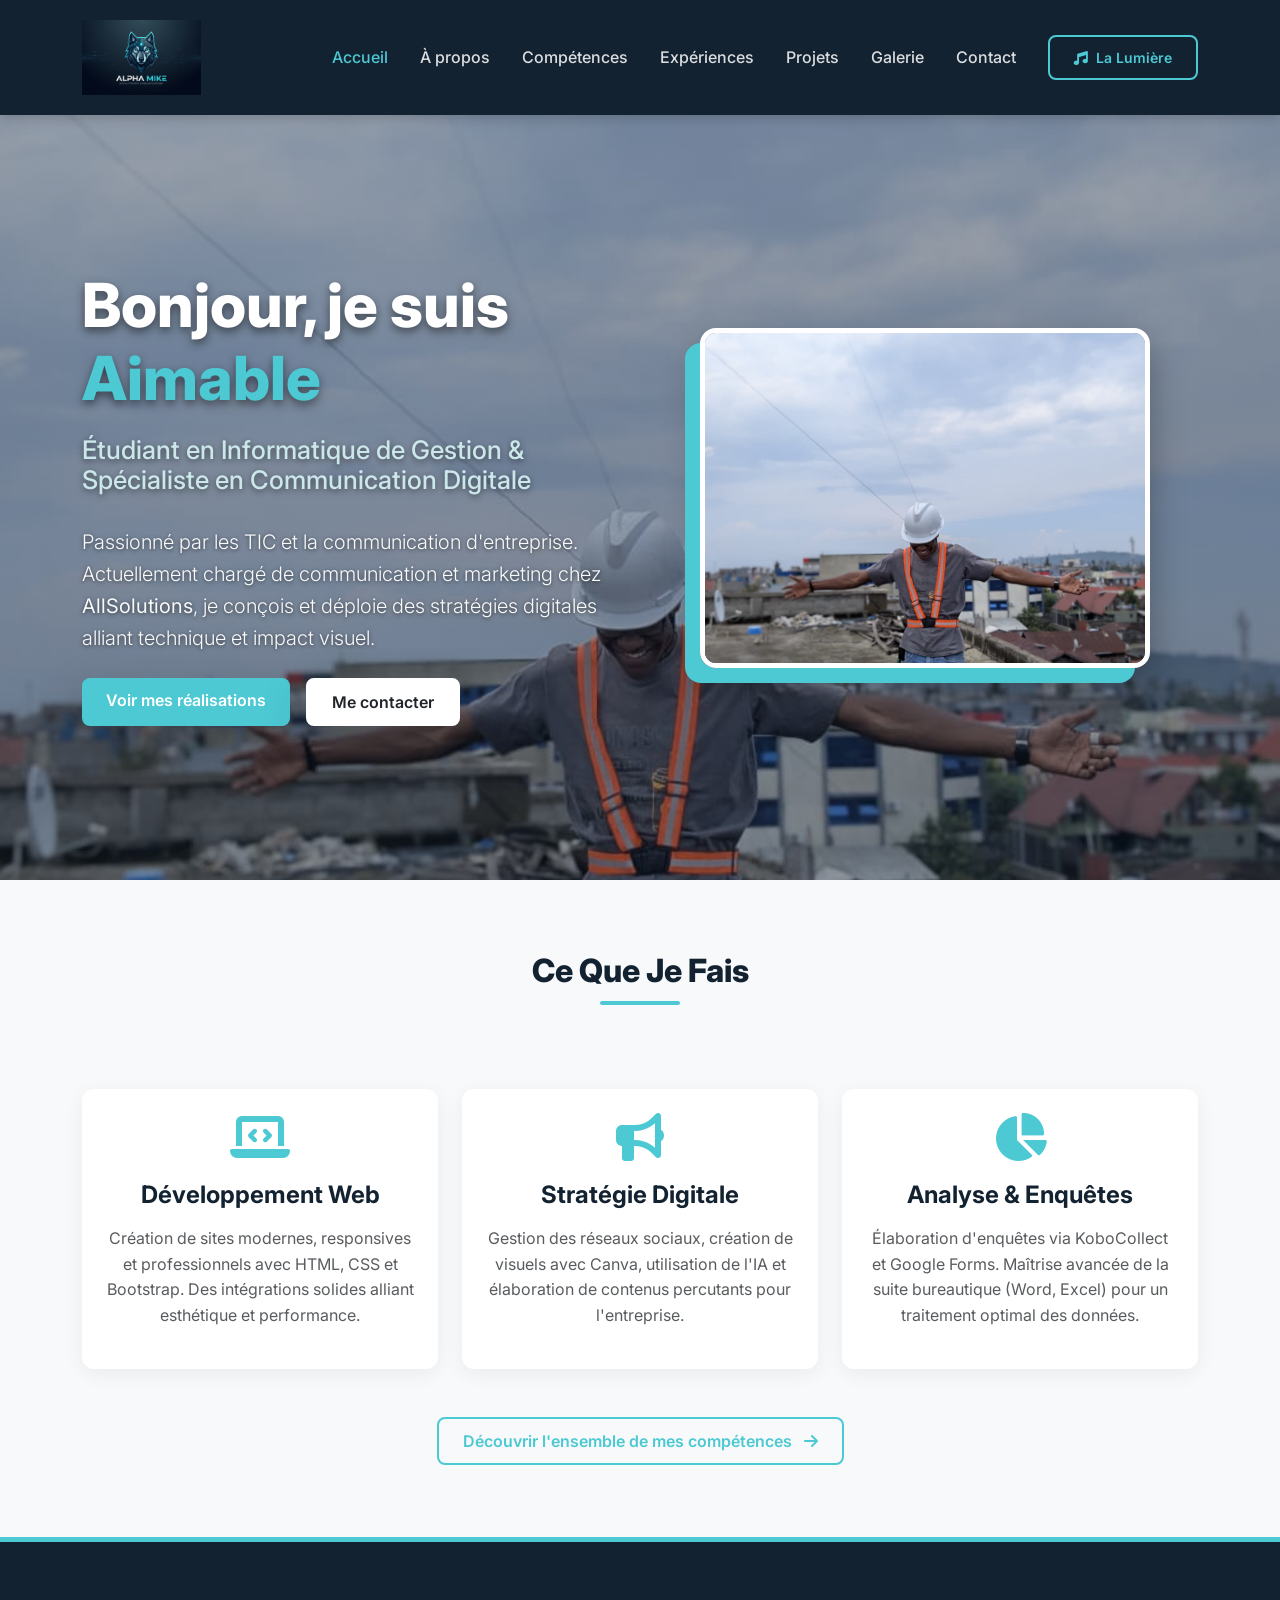
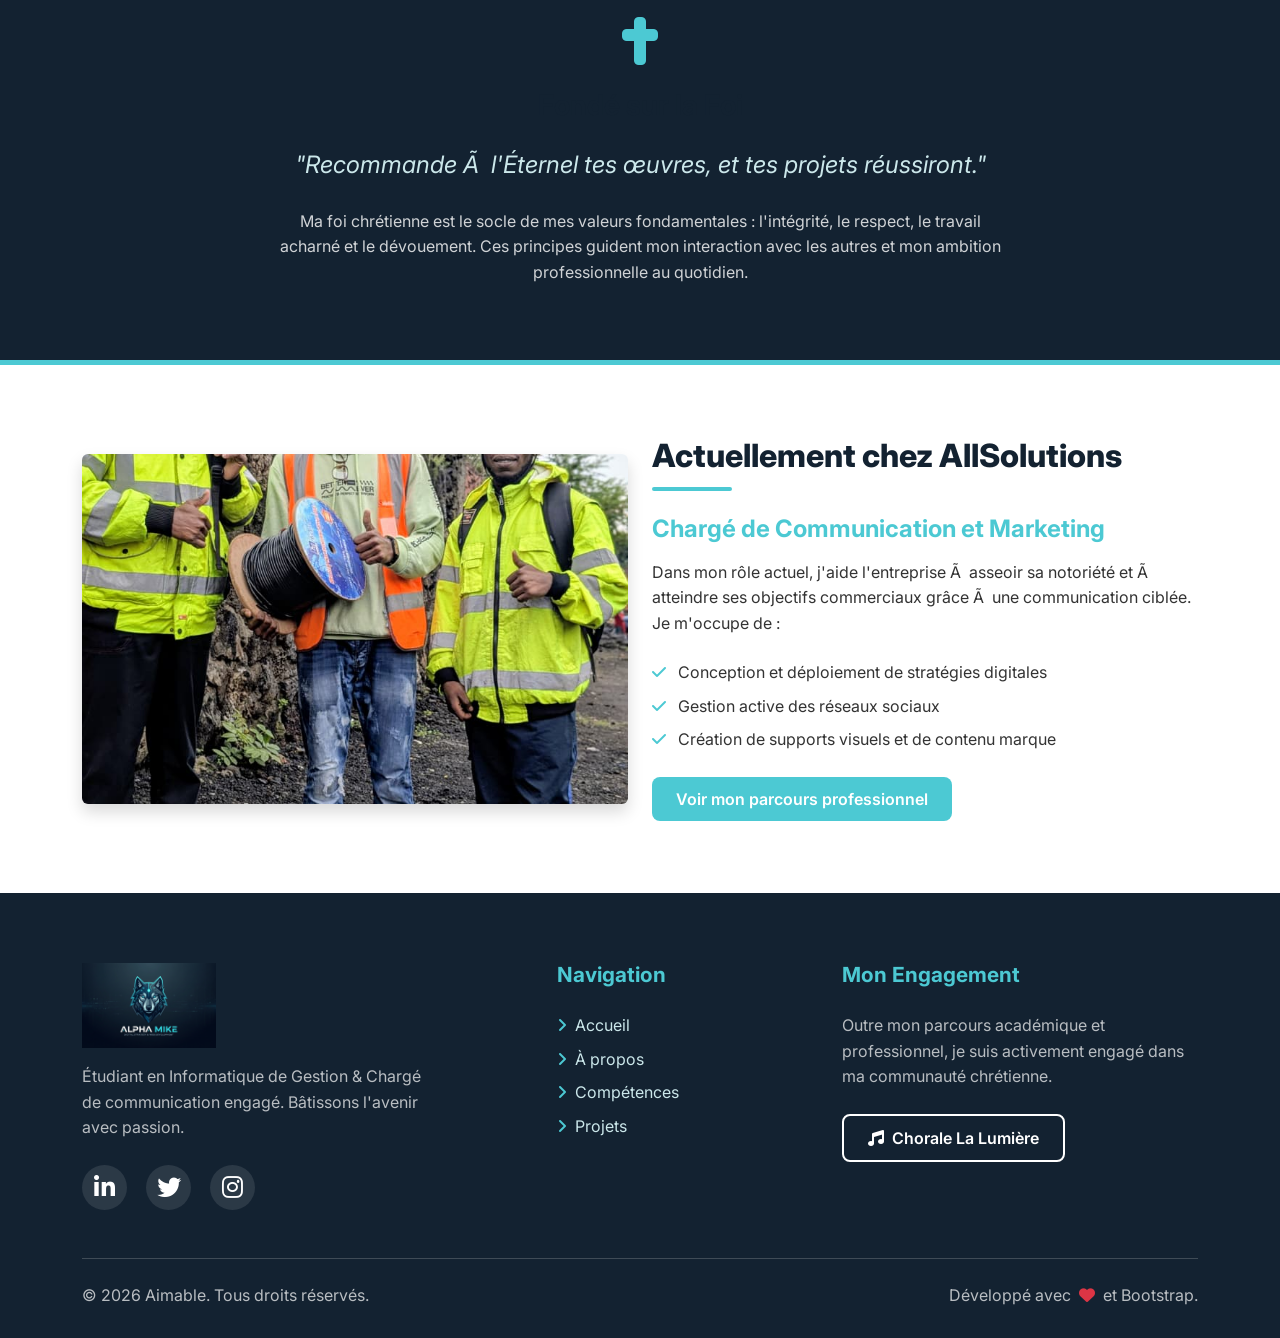
==== index.html @ 958091b8 "premier commit de mon portfolio" ====
<!DOCTYPE html>
<html lang="fr">
<head>
    <meta charset="UTF-8">
    <meta name="viewport" content="width=device-width, initial-scale=1.0">
    <title>Aimable - Portfolio Professionnel</title>
    <!-- Google Fonts -->
    <link href="https://fonts.googleapis.com/css2?family=Inter:wght@300;400;500;600;700;800&display=swap" rel="stylesheet">
    <!-- Bootstrap 5 CSS -->
    <link href="https://cdn.jsdelivr.net/npm/bootstrap@5.3.0/dist/css/bootstrap.min.css" rel="stylesheet">
    <!-- FontAwesome -->
    <link rel="stylesheet" href="https://cdnjs.cloudflare.com/ajax/libs/font-awesome/6.4.0/css/all.min.css">
    <!-- Custom CSS -->
    <link rel="stylesheet" href="css/style.css">
</head>
<body>

    <!-- Navigation -->
    <nav class="navbar navbar-expand-lg navbar-custom sticky-top">
        <div class="container">
            <a class="navbar-brand" href="index.html">
                <img src="images/logo.png" alt="Aimable Logo" style="height: 75px; width: auto; object-fit: contain;">
            </a>
            <button class="navbar-toggler" type="button" data-bs-toggle="collapse" data-bs-target="#navbarNav" aria-controls="navbarNav" aria-expanded="false" aria-label="Toggle navigation">
                <span class="navbar-toggler-icon"></span>
            </button>
            <div class="collapse navbar-collapse" id="navbarNav">
                <ul class="navbar-nav ms-auto align-items-center">
                    <li class="nav-item"><a class="nav-link active" href="index.html">Accueil</a></li>
                    <li class="nav-item"><a class="nav-link" href="about.html">À propos</a></li>
                    <li class="nav-item"><a class="nav-link" href="skills.html">Compétences</a></li>
                    <li class="nav-item"><a class="nav-link" href="experience.html">Expériences</a></li>
                    <li class="nav-item"><a class="nav-link" href="projects.html">Projets</a></li>
                    <li class="nav-item"><a class="nav-link" href="gallery.html">Galerie</a></li>
                    <li class="nav-item"><a class="nav-link" href="contact.html">Contact</a></li>
                    <!-- Chorale Link -->
                    <li class="nav-item ms-lg-3 mt-3 mt-lg-0">
                        <a class="btn btn-outline-custom btn-sm" href="https://chorale-la-lumiere.com" target="_blank"><i class="fa-solid fa-music me-1"></i> La Lumière</a>
                    </li>
                </ul>
            </div>
        </div>
    </nav>

    <!-- Hero Section -->
    <section class="hero-section hero-bg-1">
        <div class="container">
            <div class="row align-items-center">
                <div class="col-lg-6 order-2 order-lg-1 mt-5 mt-lg-0 fade-in delay-1">
                    <h1 class="hero-title">Bonjour, je suis <span class="text-accent">Aimable</span></h1>
                    <h2 class="hero-subtitle">Étudiant en Informatique de Gestion & Spécialiste en Communication Digitale</h2>
                    <p class="lead mb-4 text-light" style="text-shadow: 0 1px 4px rgba(0,0,0,0.6);">Passionné par les TIC et la communication d'entreprise. Actuellement chargé de communication et marketing chez <strong>AllSolutions</strong>, je conçois et déploie des stratégies digitales alliant technique et impact visuel.</p>
                    <div class="d-flex flex-wrap gap-3">
                        <a href="projects.html" class="btn btn-primary-custom shadow-lg">Voir mes réalisations</a>
                        <a href="contact.html" class="btn btn-outline-custom bg-white text-dark border-white custom-hover-white shadow-lg">Me contacter</a>
                    </div>
                </div>
                <div class="col-lg-6 order-1 order-lg-2 text-center fade-in delay-2">
                    <div class="px-3 px-md-5">
                        <img src="images/hero (1).jpeg" alt="Aimable" class="profile-img-pro">
                    </div>
                </div>
            </div>
        </div>
    </section>

    <!-- Services / Skills Summary -->
    <section class="py-5 bg-muted">
        <div class="container py-4">
            <h2 class="section-title fade-in">Ce Que Je Fais</h2>
            <div class="row g-4 mt-2">
                <div class="col-lg-4 col-md-6 fade-in delay-1">
                    <div class="card card-custom p-4 text-center">
                        <i class="fa-solid fa-laptop-code card-icon"></i>
                        <h4 class="card-title mb-3">Développement Web</h4>
                        <p class="text-muted">Création de sites modernes, responsives et professionnels avec HTML, CSS et Bootstrap. Des intégrations solides alliant esthétique et performance.</p>
                    </div>
                </div>
                <div class="col-lg-4 col-md-6 fade-in delay-2">
                    <div class="card card-custom p-4 text-center">
                        <i class="fa-solid fa-bullhorn card-icon"></i>
                        <h4 class="card-title mb-3">Stratégie Digitale</h4>
                        <p class="text-muted">Gestion des réseaux sociaux, création de visuels avec Canva, utilisation de l'IA et élaboration de contenus percutants pour l'entreprise.</p>
                    </div>
                </div>
                <div class="col-lg-4 col-md-6 fade-in delay-3">
                    <div class="card card-custom p-4 text-center">
                        <i class="fa-solid fa-chart-pie card-icon"></i>
                        <h4 class="card-title mb-3">Analyse & Enquêtes</h4>
                        <p class="text-muted">Élaboration d'enquêtes via KoboCollect et Google Forms. Maîtrise avancée de la suite bureautique (Word, Excel) pour un traitement optimal des données.</p>
                    </div>
                </div>
            </div>
            <div class="text-center mt-5 fade-in delay-3">
                <a href="skills.html" class="btn btn-outline-custom">Découvrir l'ensemble de mes compétences <i class="fa-solid fa-arrow-right ms-2"></i></a>
            </div>
        </div>
    </section>

    <!-- Christian Identity Section -->
    <section class="christian-section fade-in">
        <div class="container">
            <div class="row justify-content-center">
                <div class="col-lg-8">
                    <i class="fa-solid fa-cross fa-3x mb-4 text-accent"></i>
                    <h3 class="mb-4 font-weight-bold">Fondé sur la Foi</h3>
                    <p class="christian-quote">"Recommande Ã  l'Éternel tes œuvres, et tes projets réussiront."</p>
                    <p class="mt-4 mb-0" style="color: rgba(255,255,255,0.8);">
                        Ma foi chrétienne est le socle de mes valeurs fondamentales : l'intégrité, le respect, le travail acharné et le dévouement. Ces principes guident mon interaction avec les autres et mon ambition professionnelle au quotidien.
                    </p>
                </div>
            </div>
        </div>
    </section>

    <!-- Experience Highlight -->
    <section class="py-5 bg-white">
        <div class="container py-4">
            <div class="row align-items-center">
                <div class="col-lg-6 fade-in delay-1">
                    <img src="images/equipe.jpeg" alt="AllSolutions Experience" class="img-fluid rounded shadow w-100" style="object-fit: cover; height: 350px;">
                </div>
                <div class="col-lg-6 mt-4 mt-lg-0 fade-in delay-2">
                    <h2 class="section-title text-start mb-4">Actuellement chez AllSolutions</h2>
                    <h4 class="text-accent mb-3">Chargé de Communication et Marketing</h4>
                    <p class="mb-4">Dans mon rôle actuel, j'aide l'entreprise Ã  asseoir sa notoriété et Ã  atteindre ses objectifs commerciaux grâce Ã  une communication ciblée. Je m'occupe de :</p>
                    <ul class="list-unstyled mb-4">
                        <li class="mb-2"><i class="fa-solid fa-check text-accent me-2"></i> Conception et déploiement de stratégies digitales</li>
                        <li class="mb-2"><i class="fa-solid fa-check text-accent me-2"></i> Gestion active des réseaux sociaux</li>
                        <li class="mb-2"><i class="fa-solid fa-check text-accent me-2"></i> Création de supports visuels et de contenu marque</li>
                    </ul>
                    <a href="experience.html" class="btn btn-primary-custom">Voir mon parcours professionnel</a>
                </div>
            </div>
        </div>
    </section>

    <!-- Footer -->
    <footer class="footer-custom">
        <div class="container">
            <div class="row gy-4">
                <div class="col-lg-4">
                    <img src="images/logo.png" alt="Aimable Logo" class="mb-3" style="height: 85px; width: auto; object-fit: contain;">
                    <p style="color: rgba(255,255,255,0.7);">Étudiant en Informatique de Gestion & Chargé de communication engagé. Bâtissons l'avenir avec passion.</p>
                    <div class="social-icons mt-4">
                        <a href="#"><i class="fa-brands fa-linkedin-in"></i></a>
                        <a href="#"><i class="fa-brands fa-twitter"></i></a>
                        <a href="#"><i class="fa-brands fa-instagram"></i></a>
                    </div>
                </div>
                <div class="col-lg-3 offset-lg-1">
                    <h5 class="footer-title">Navigation</h5>
                    <ul class="list-unstyled">
                        <li class="mb-2"><a href="index.html" class="text-decoration-none"><i class="fa-solid fa-angle-right me-2 text-accent"></i>Accueil</a></li>
                        <li class="mb-2"><a href="about.html" class="text-decoration-none"><i class="fa-solid fa-angle-right me-2 text-accent"></i>À propos</a></li>
                        <li class="mb-2"><a href="skills.html" class="text-decoration-none"><i class="fa-solid fa-angle-right me-2 text-accent"></i>Compétences</a></li>
                        <li class="mb-2"><a href="projects.html" class="text-decoration-none"><i class="fa-solid fa-angle-right me-2 text-accent"></i>Projets</a></li>
                    </ul>
                </div>
                <div class="col-lg-4">
                    <h5 class="footer-title">Mon Engagement</h5>
                    <p style="color: rgba(255,255,255,0.7);">Outre mon parcours académique et professionnel, je suis activement engagé dans ma communauté chrétienne.</p>
                    <a href="#" target="_blank" class="btn btn-outline-custom mt-2 border-white text-white custom-hover-white"><i class="fa-solid fa-music me-2"></i>Chorale La Lumière</a>
                </div>
            </div>
            <hr class="mt-5 mb-4 border-secondary opacity-50">
            <div class="row">
                <div class="col-md-6 text-center text-md-start">
                    <p class="mb-0" style="color: rgba(255,255,255,0.7);">&copy; 2026 Aimable. Tous droits réservés.</p>
                </div>
                <div class="col-md-6 text-center text-md-end mt-3 mt-md-0">
                    <p class="mb-0" style="color: rgba(255,255,255,0.7);">Développé avec <i class="fa-solid fa-heart text-danger mx-1"></i> et Bootstrap.</p>
                </div>
            </div>
        </div>
    </footer>

    <!-- Bootstrap 5 JS Bundle -->
    <script src="https://cdn.jsdelivr.net/npm/bootstrap@5.3.0/dist/js/bootstrap.bundle.min.js"></script>

    <style>
        .custom-hover-white:hover {
            background-color: var(--light-accent) !important;
            color: var(--primary-dark) !important;
            border-color: var(--light-accent) !important;
        }
    </style>
</body>
</html>
---- css/style.css ----
/*
Primary Dark: #132231
Primary Accent: #4cc9d3
Light Accent: #cbe7ea
Muted Accent: #5d8a9e
*/
:root {
  --primary-dark: #132231;
  --primary-accent: #4cc9d3;
  --light-accent: #cbe7ea;
  --muted-accent: #5d8a9e;
  --text-color: #333333;
  --bg-color: #ffffff;
}

body {
  font-family: 'Inter', 'Roboto', sans-serif;
  color: var(--text-color);
  background-color: var(--bg-color);
  line-height: 1.6;
}

h1, h2, h3, h4, h5, h6 {
  color: var(--primary-dark);
  font-weight: 700;
}

a {
  color: var(--primary-accent);
  text-decoration: none;
  transition: color 0.3s ease;
}

a:hover {
  color: var(--primary-dark);
}

/* Custom Buttons */
.btn-primary-custom {
  background-color: var(--primary-accent);
  color: #fff;
  border: none;
  font-weight: 600;
  border-radius: 8px;
  padding: 10px 24px;
  transition: all 0.3s ease;
}
.btn-primary-custom:hover, .btn-primary-custom:focus {
  background-color: var(--primary-dark);
  color: #fff;
  transform: translateY(-2px);
  box-shadow: 0 6px 15px rgba(19, 34, 49, 0.2);
}

.btn-outline-custom {
  background-color: transparent;
  color: var(--primary-accent);
  border: 2px solid var(--primary-accent);
  font-weight: 600;
  border-radius: 8px;
  padding: 10px 24px;
  transition: all 0.3s ease;
}
.btn-outline-custom:hover, .btn-outline-custom:focus {
  background-color: var(--primary-accent);
  color: #132231;
  transform: translateY(-2px);
  box-shadow: 0 6px 15px rgba(76, 201, 211, 0.25);
}

/* Backgrounds */
.bg-primary-dark { background-color: var(--primary-dark) !important; color: #ffffff; }
.bg-primary-accent { background-color: var(--primary-accent) !important; color: #132231; }
.bg-light-accent { background-color: var(--light-accent) !important; color: var(--primary-dark); }
.bg-muted { background-color: #f8f9fa !important; }

/* Navigation */
.navbar-custom {
  background-color: var(--primary-dark);
  box-shadow: 0 4px 10px rgba(0,0,0,0.15);
  padding-top: 15px;
  padding-bottom: 15px;
}
.navbar-custom .navbar-brand {
  color: var(--primary-accent);
  font-weight: 800;
  font-size: 1.8rem;
  letter-spacing: -0.5px;
}
.navbar-custom .nav-link {
  color: rgba(255,255,255,0.85);
  font-weight: 500;
  padding: 8px 16px !important;
  transition: color 0.3s ease;
}
.navbar-custom .nav-link:hover, .navbar-custom .nav-link.active {
  color: var(--primary-accent);
}
.navbar-toggler-icon {
  background-image: url("data:image/svg+xml,%3csvg xmlns='http://www.w3.org/2000/svg' viewBox='0 0 30 30'%3e%3cpath stroke='rgba%2876, 201, 211, 1%29' stroke-linecap='round' stroke-miterlimit='10' stroke-width='2' d='M4 7h22M4 15h22M4 23h22'/%3e%3c/svg%3e");
}
.navbar-toggler { border-color: rgba(76, 201, 211, 0.5); }

/* Hero Section */
.hero-section {
  padding: 120px 0;
  background: linear-gradient(rgba(19, 34, 49, 0.4), rgba(19, 34, 49, 0.4)), url('../images/hero (1).jpeg') center/cover no-repeat;
  min-height: 85vh;
  display: flex;
  align-items: center;
}
.hero-bg-2 {
  background: linear-gradient(rgba(19, 34, 49, 0.6), rgba(19, 34, 49, 0.6)), url('../images/hero (2).jpeg') center/cover no-repeat !important;
}
.hero-title {
  font-size: 3.8rem;
  font-weight: 800;
  color: #ffffff;
  margin-bottom: 20px;
  line-height: 1.2;
  text-shadow: 0 4px 10px rgba(0,0,0,0.5);
}
.hero-subtitle {
  font-size: 1.6rem;
  color: var(--light-accent);
  margin-bottom: 30px;
  font-weight: 500;
  text-shadow: 0 2px 6px rgba(0,0,0,0.5);
}

/* Cards */
.card-custom {
  border: none;
  border-radius: 12px;
  box-shadow: 0 5px 20px rgba(0,0,0,0.06);
  transition: transform 0.3s ease, box-shadow 0.3s ease;
  background-color: #fff;
}
.card-custom:hover {
  transform: translateY(-8px);
  box-shadow: 0 15px 35px rgba(0,0,0,0.12);
}
.card-icon {
  font-size: 3rem;
  color: var(--primary-accent);
  margin-bottom: 20px;
}
.card-title {
  color: var(--primary-dark);
  font-weight: 700;
}

/* Process Bars / Badges */
.progress {
  height: 10px;
  border-radius: 5px;
  background-color: var(--light-accent);
}
.progress-bar {
  background-color: var(--primary-accent);
}

/* Footer */
.footer-custom {
  background-color: var(--primary-dark);
  color: #ffffff;
  padding: 70px 0 30px;
}
.footer-custom a { color: var(--light-accent); transition: color 0.3s ease; }
.footer-custom a:hover { color: var(--primary-accent); }
.footer-title {
  color: var(--primary-accent);
  font-weight: 700;
  margin-bottom: 25px;
  font-size: 1.3rem;
}
.social-icons a {
  font-size: 1.5rem;
  margin-right: 15px;
  background-color: rgba(255,255,255,0.1);
  width: 45px;
  height: 45px;
  display: inline-flex;
  align-items: center;
  justify-content: center;
  border-radius: 50%;
  color: #ffffff;
  transition: all 0.3s ease;
}
.social-icons a:hover {
  background-color: var(--primary-accent);
  color: var(--primary-dark);
  transform: translateY(-3px);
}

/* Section Titles */
.section-title {
  text-align: center;
  margin-bottom: 60px;
  position: relative;
  padding-bottom: 15px;
  font-weight: 800;
  color: var(--primary-dark);
}
.section-title::after {
  content: '';
  position: absolute;
  bottom: 0;
  left: 50%;
  transform: translateX(-50%);
  width: 80px;
  height: 4px;
  background-color: var(--primary-accent);
  border-radius: 2px;
}
.section-title.text-start::after { left: 0; transform: none; }
.section-title.text-white::after { background-color: var(--primary-accent); }

/* Animations */
.fade-in {
  animation: fadeIn 1s ease-out forwards;
  opacity: 0;
}
.delay-1 { animation-delay: 0.2s; }
.delay-2 { animation-delay: 0.4s; }
.delay-3 { animation-delay: 0.6s; }
@keyframes fadeIn {
  from { opacity: 0; transform: translateY(30px); }
  to { opacity: 1; transform: translateY(0); }
}

/* Christian Identity Section */
.christian-section {
  background-color: var(--primary-dark);
  color: #ffffff;
  text-align: center;
  padding: 80px 0;
  position: relative;
  overflow: hidden;
}
.christian-section::before {
  content: '';
  position: absolute;
  top: 0;
  left: 0;
  right: 0;
  height: 5px;
  background-color: var(--primary-accent);
}
.christian-section::after {
  content: '';
  position: absolute;
  bottom: 0;
  left: 0;
  right: 0;
  height: 5px;
  background-color: var(--primary-accent);
}
.christian-quote {
  font-style: italic;
  font-size: 1.5rem;
  color: var(--light-accent);
  font-weight: 400;
  line-height: 1.6;
}

/* Profile Image Professional Model */
.profile-img-pro {
  border-radius: 16px;
  box-shadow: -15px 15px 0px var(--primary-accent), 0 15px 35px rgba(0,0,0,0.3);
  max-height: 500px;
  width: 100%;
  object-fit: cover;
  border: 5px solid #ffffff;
  transition: transform 0.4s ease, box-shadow 0.4s ease;
}
.profile-img-pro:hover {
  transform: translateY(-8px);
  box-shadow: -20px 20px 0px var(--primary-accent), 0 20px 45px rgba(0,0,0,0.35);
}

/* Gallery Masonry Layout */
.gallery-grid {
    column-count: 3;
    column-gap: 1.5rem;
}
.gallery-item {
    margin-bottom: 1.5rem;
    display: inline-block;
    width: 100%;
}
@media (max-width: 991px) {
    .gallery-grid { column-count: 2; }
}
@media (max-width: 575px) {
    .gallery-grid { column-count: 1; }
}

.text-accent { color: var(--primary-accent) !important; }

/* Contact Form */
.form-control {
  padding: 12px 15px;
  border: 1px solid #ced4da;
  border-radius: 8px;
}
.form-control:focus {
  border-color: var(--primary-accent);
  box-shadow: 0 0 0 0.25rem rgba(76, 201, 211, 0.25);
}
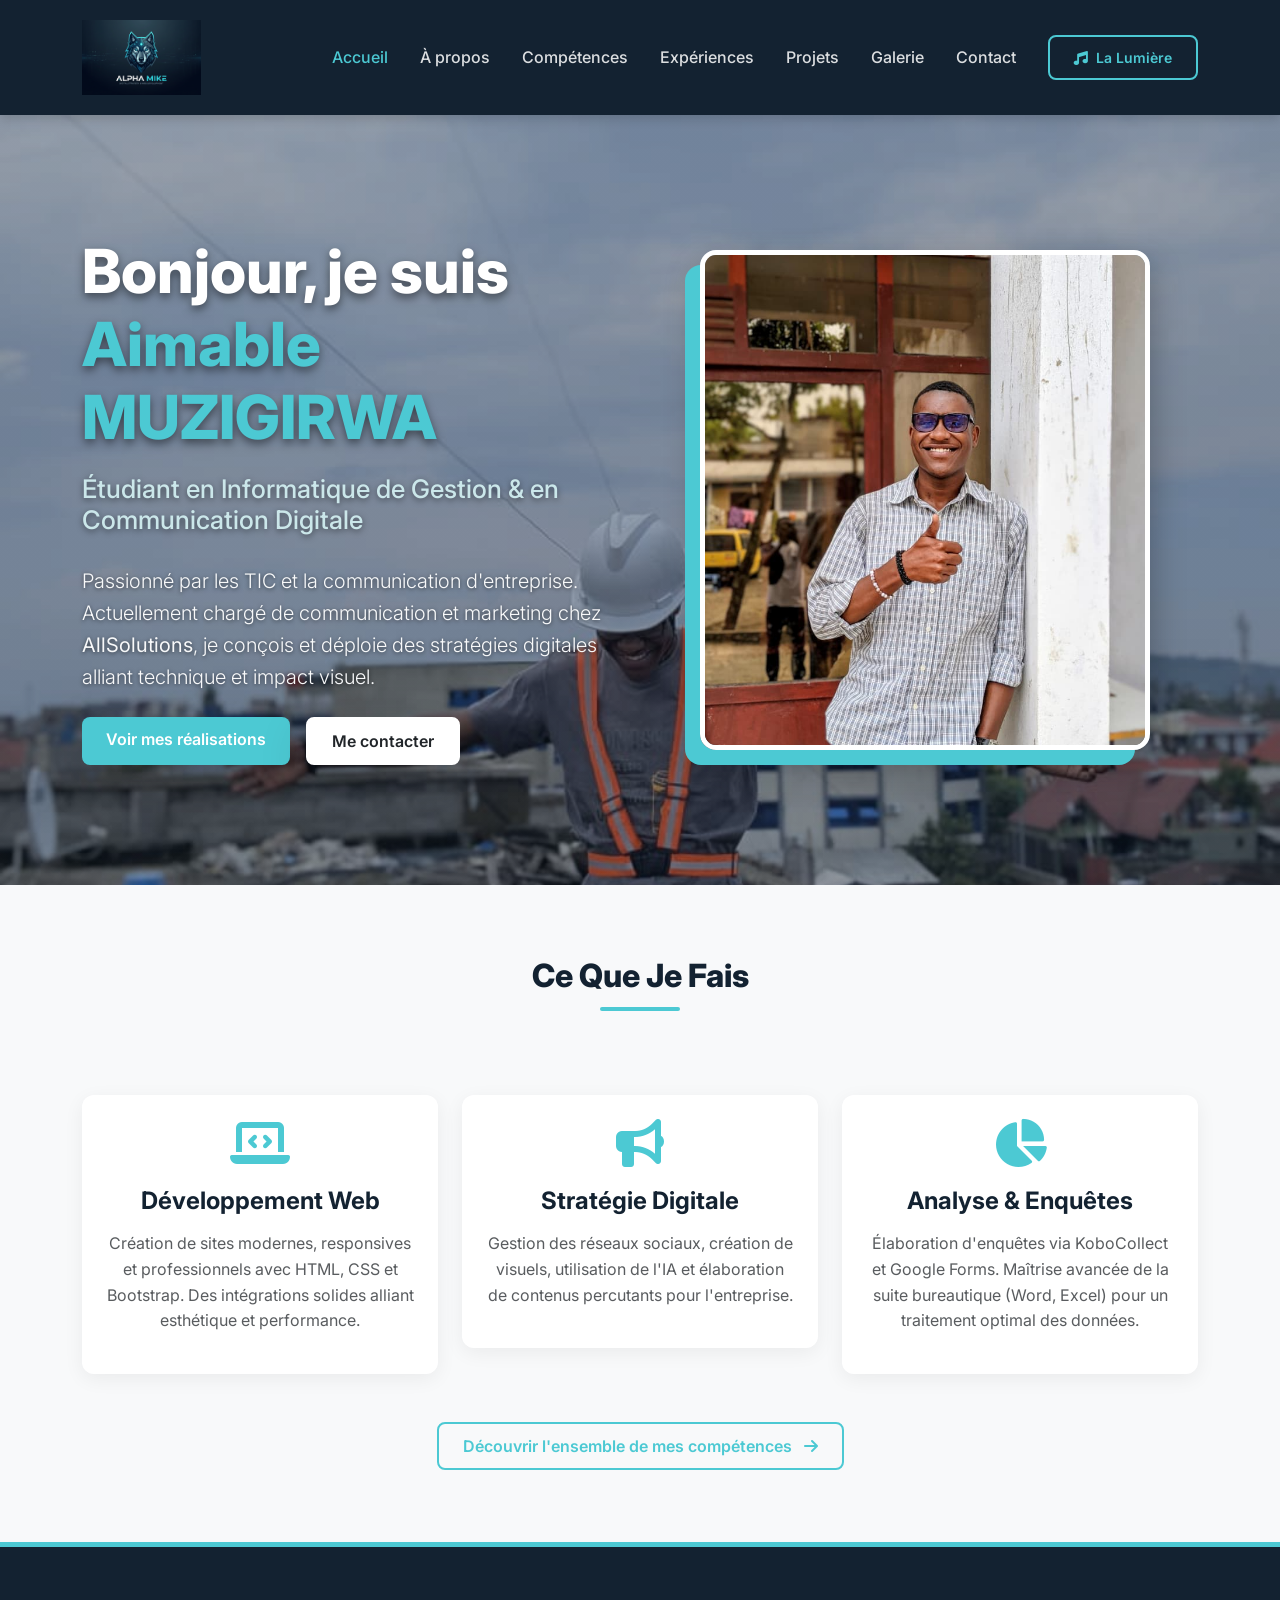
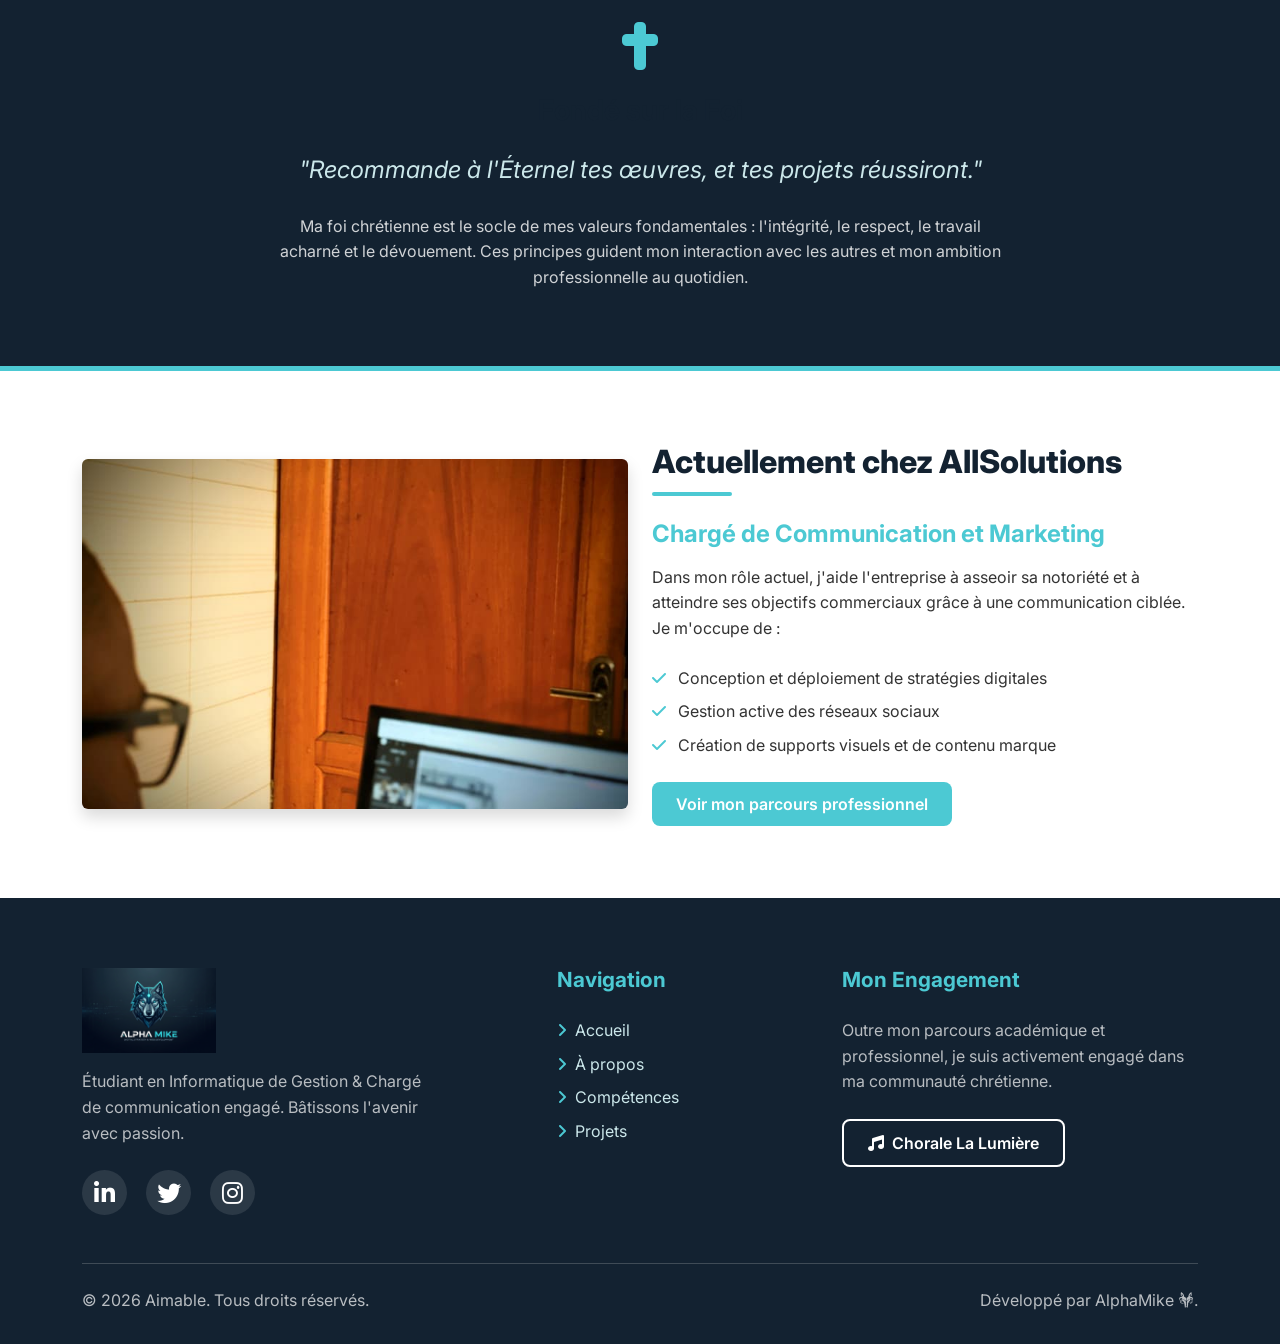
==== commit 1a742a8c: "Premier commit propre" ====
--- a/index.html
+++ b/index.html
@@ -47,8 +47,8 @@
         <div class="container">
             <div class="row align-items-center">
                 <div class="col-lg-6 order-2 order-lg-1 mt-5 mt-lg-0 fade-in delay-1">
-                    <h1 class="hero-title">Bonjour, je suis <span class="text-accent">Aimable</span></h1>
-                    <h2 class="hero-subtitle">Étudiant en Informatique de Gestion & Spécialiste en Communication Digitale</h2>
+                    <h1 class="hero-title">Bonjour, je suis <span class="text-accent">Aimable MUZIGIRWA</span></h1>
+                    <h2 class="hero-subtitle">Étudiant en Informatique de Gestion & en Communication Digitale</h2>
                     <p class="lead mb-4 text-light" style="text-shadow: 0 1px 4px rgba(0,0,0,0.6);">Passionné par les TIC et la communication d'entreprise. Actuellement chargé de communication et marketing chez <strong>AllSolutions</strong>, je conçois et déploie des stratégies digitales alliant technique et impact visuel.</p>
                     <div class="d-flex flex-wrap gap-3">
                         <a href="projects.html" class="btn btn-primary-custom shadow-lg">Voir mes réalisations</a>
@@ -57,7 +57,7 @@
                 </div>
                 <div class="col-lg-6 order-1 order-lg-2 text-center fade-in delay-2">
                     <div class="px-3 px-md-5">
-                        <img src="images/hero (1).jpeg" alt="Aimable" class="profile-img-pro">
+                        <img src="images/aimable.jpeg" alt="Aimable" class="profile-img-pro">
                     </div>
                 </div>
             </div>
@@ -80,7 +80,7 @@
                     <div class="card card-custom p-4 text-center">
                         <i class="fa-solid fa-bullhorn card-icon"></i>
                         <h4 class="card-title mb-3">Stratégie Digitale</h4>
-                        <p class="text-muted">Gestion des réseaux sociaux, création de visuels avec Canva, utilisation de l'IA et élaboration de contenus percutants pour l'entreprise.</p>
+                        <p class="text-muted">Gestion des réseaux sociaux, création de visuels, utilisation de l'IA et élaboration de contenus percutants pour l'entreprise.</p>
                     </div>
                 </div>
                 <div class="col-lg-4 col-md-6 fade-in delay-3">
@@ -104,7 +104,7 @@
                 <div class="col-lg-8">
                     <i class="fa-solid fa-cross fa-3x mb-4 text-accent"></i>
                     <h3 class="mb-4 font-weight-bold">Fondé sur la Foi</h3>
-                    <p class="christian-quote">"Recommande Ã  l'Éternel tes œuvres, et tes projets réussiront."</p>
+                    <p class="christian-quote">"Recommande à l'Éternel tes œuvres, et tes projets réussiront."</p>
                     <p class="mt-4 mb-0" style="color: rgba(255,255,255,0.8);">
                         Ma foi chrétienne est le socle de mes valeurs fondamentales : l'intégrité, le respect, le travail acharné et le dévouement. Ces principes guident mon interaction avec les autres et mon ambition professionnelle au quotidien.
                     </p>
@@ -118,12 +118,12 @@
         <div class="container py-4">
             <div class="row align-items-center">
                 <div class="col-lg-6 fade-in delay-1">
-                    <img src="images/equipe.jpeg" alt="AllSolutions Experience" class="img-fluid rounded shadow w-100" style="object-fit: cover; height: 350px;">
+                    <img src="images/com.jpeg" alt="AllSolutions Experience" class="img-fluid rounded shadow w-100" style="object-fit: cover; height: 350px;">
                 </div>
                 <div class="col-lg-6 mt-4 mt-lg-0 fade-in delay-2">
                     <h2 class="section-title text-start mb-4">Actuellement chez AllSolutions</h2>
                     <h4 class="text-accent mb-3">Chargé de Communication et Marketing</h4>
-                    <p class="mb-4">Dans mon rôle actuel, j'aide l'entreprise Ã  asseoir sa notoriété et Ã  atteindre ses objectifs commerciaux grâce Ã  une communication ciblée. Je m'occupe de :</p>
+                    <p class="mb-4">Dans mon rôle actuel, j'aide l'entreprise à asseoir sa notoriété et à atteindre ses objectifs commerciaux grâce à une communication ciblée. Je m'occupe de :</p>
                     <ul class="list-unstyled mb-4">
                         <li class="mb-2"><i class="fa-solid fa-check text-accent me-2"></i> Conception et déploiement de stratégies digitales</li>
                         <li class="mb-2"><i class="fa-solid fa-check text-accent me-2"></i> Gestion active des réseaux sociaux</li>
@@ -169,8 +169,7 @@
                     <p class="mb-0" style="color: rgba(255,255,255,0.7);">&copy; 2026 Aimable. Tous droits réservés.</p>
                 </div>
                 <div class="col-md-6 text-center text-md-end mt-3 mt-md-0">
-                    <p class="mb-0" style="color: rgba(255,255,255,0.7);">Développé avec <i class="fa-solid fa-heart text-danger mx-1"></i> et Bootstrap.</p>
-                </div>
+                    <p class="mb-0" style="color: rgba(255,255,255,0.7);">Développé par AlphaMike <i class="fab fa-wolf-pack-battalion"></i>.</p>
             </div>
         </div>
     </footer>
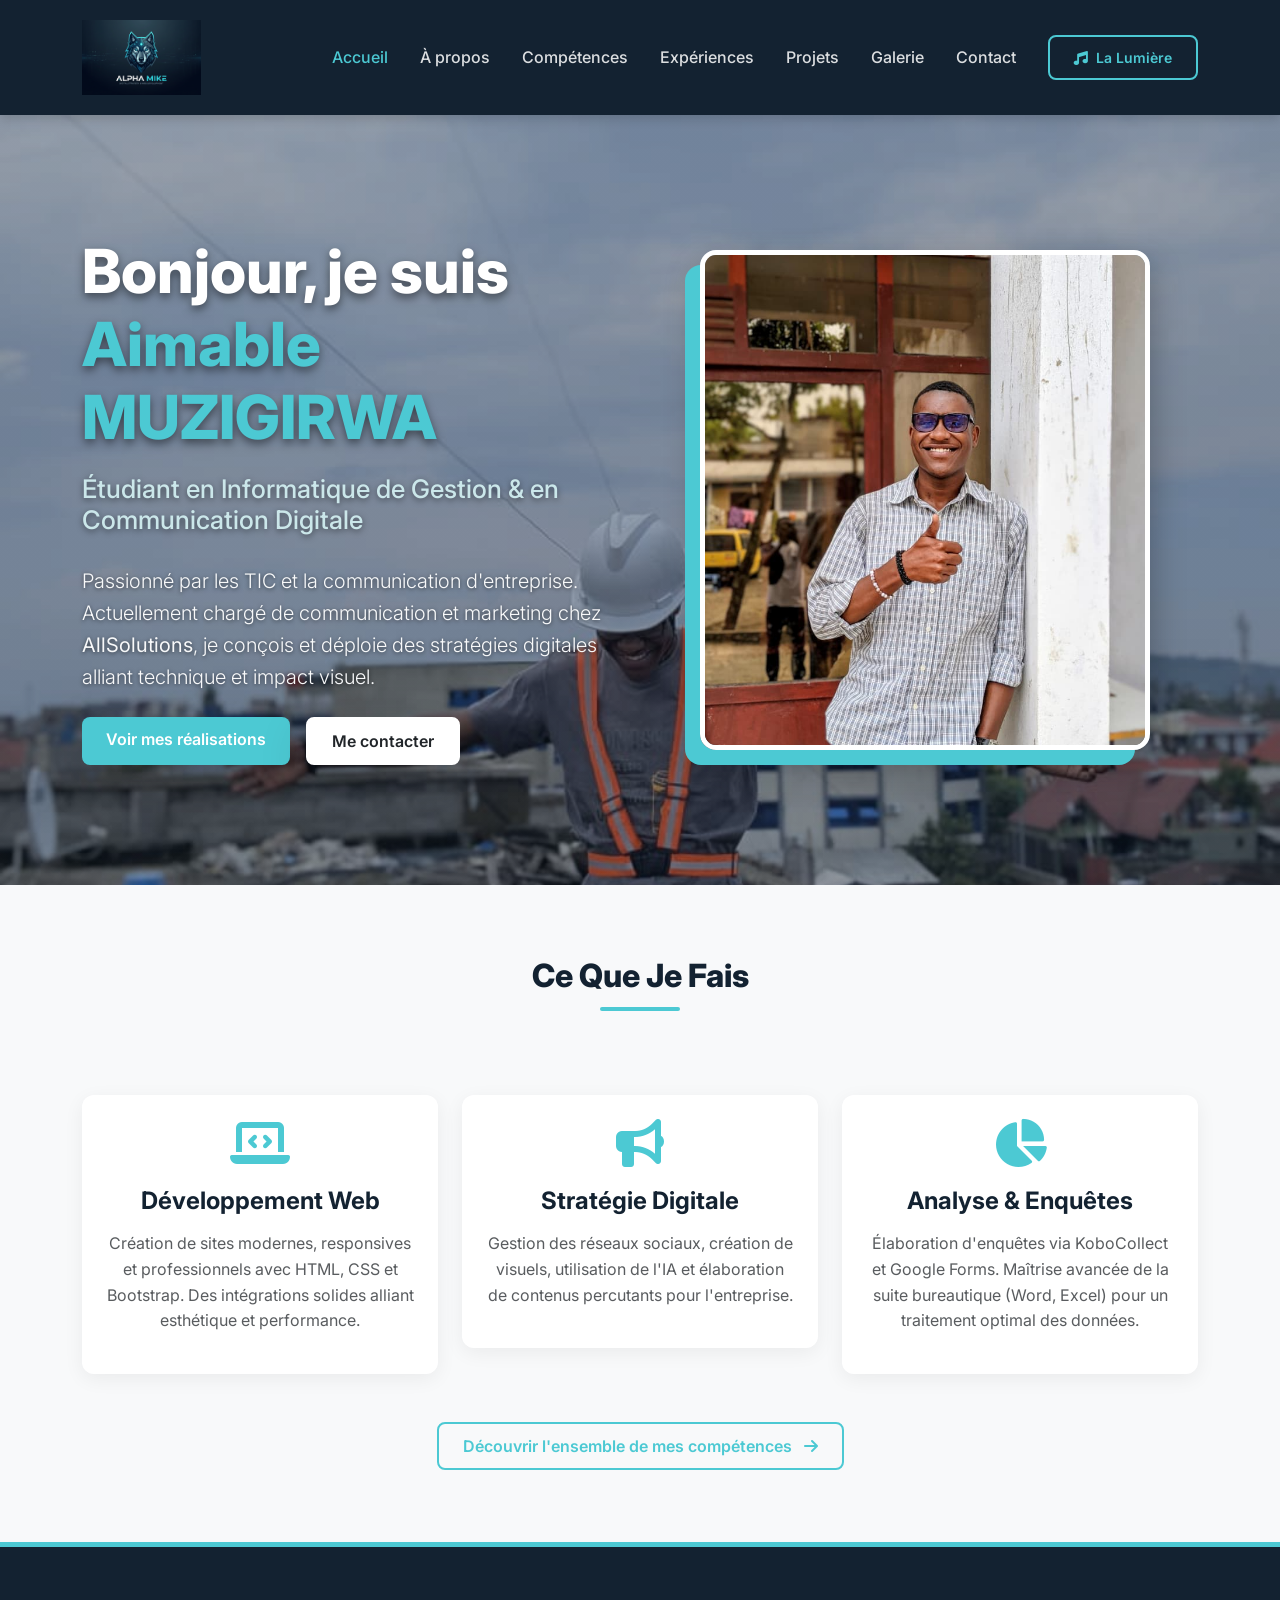
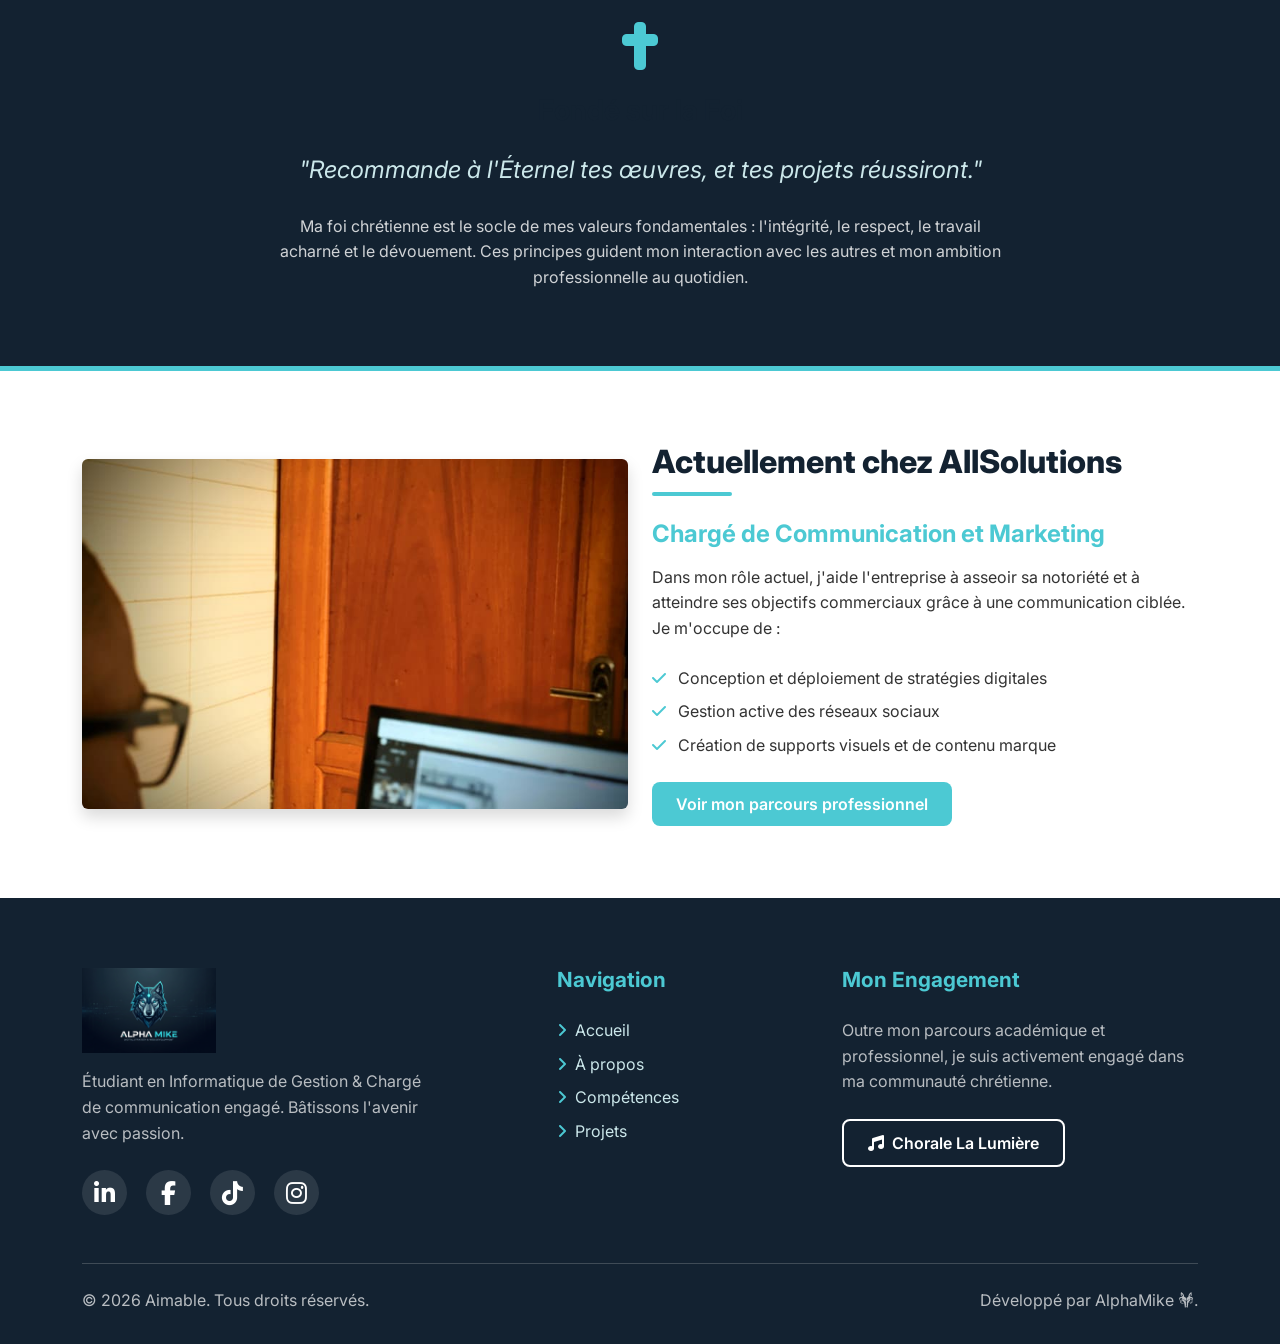
==== commit cb058b2a: "mise à jour des liens et des favicons de mon site" ====
--- a/index.html
+++ b/index.html
@@ -1,11 +1,14 @@
 <!DOCTYPE html>
 <html lang="fr">
+
 <head>
     <meta charset="UTF-8">
     <meta name="viewport" content="width=device-width, initial-scale=1.0">
     <title>Aimable - Portfolio Professionnel</title>
+    <link rel="icon" type="image/png" href="images/logo.png">
     <!-- Google Fonts -->
-    <link href="https://fonts.googleapis.com/css2?family=Inter:wght@300;400;500;600;700;800&display=swap" rel="stylesheet">
+    <link href="https://fonts.googleapis.com/css2?family=Inter:wght@300;400;500;600;700;800&display=swap"
+        rel="stylesheet">
     <!-- Bootstrap 5 CSS -->
     <link href="https://cdn.jsdelivr.net/npm/bootstrap@5.3.0/dist/css/bootstrap.min.css" rel="stylesheet">
     <!-- FontAwesome -->
@@ -13,6 +16,7 @@
     <!-- Custom CSS -->
     <link rel="stylesheet" href="css/style.css">
 </head>
+
 <body>
 
     <!-- Navigation -->
@@ -21,7 +25,8 @@
             <a class="navbar-brand" href="index.html">
                 <img src="images/logo.png" alt="Aimable Logo" style="height: 75px; width: auto; object-fit: contain;">
             </a>
-            <button class="navbar-toggler" type="button" data-bs-toggle="collapse" data-bs-target="#navbarNav" aria-controls="navbarNav" aria-expanded="false" aria-label="Toggle navigation">
+            <button class="navbar-toggler" type="button" data-bs-toggle="collapse" data-bs-target="#navbarNav"
+                aria-controls="navbarNav" aria-expanded="false" aria-label="Toggle navigation">
                 <span class="navbar-toggler-icon"></span>
             </button>
             <div class="collapse navbar-collapse" id="navbarNav">
@@ -35,7 +40,9 @@
                     <li class="nav-item"><a class="nav-link" href="contact.html">Contact</a></li>
                     <!-- Chorale Link -->
                     <li class="nav-item ms-lg-3 mt-3 mt-lg-0">
-                        <a class="btn btn-outline-custom btn-sm" href="https://chorale-la-lumiere.com" target="_blank"><i class="fa-solid fa-music me-1"></i> La Lumière</a>
+                        <a class="btn btn-outline-custom btn-sm"
+                            href="https://www.facebook.com/profile.php?id=61574576402778" target="_blank"><i
+                                class="fa-solid fa-music me-1"></i> La Lumière</a>
                     </li>
                 </ul>
             </div>
@@ -49,10 +56,16 @@
                 <div class="col-lg-6 order-2 order-lg-1 mt-5 mt-lg-0 fade-in delay-1">
                     <h1 class="hero-title">Bonjour, je suis <span class="text-accent">Aimable MUZIGIRWA</span></h1>
                     <h2 class="hero-subtitle">Étudiant en Informatique de Gestion & en Communication Digitale</h2>
-                    <p class="lead mb-4 text-light" style="text-shadow: 0 1px 4px rgba(0,0,0,0.6);">Passionné par les TIC et la communication d'entreprise. Actuellement chargé de communication et marketing chez <strong>AllSolutions</strong>, je conçois et déploie des stratégies digitales alliant technique et impact visuel.</p>
+                    <p class="lead mb-4 text-light" style="text-shadow: 0 1px 4px rgba(0,0,0,0.6);">Passionné par les
+                        TIC et la communication d'entreprise. Actuellement chargé de communication et marketing chez
+                        <strong><a href="https://allsolutionsets.com/" target="_blank" class="text-decoration-none"
+                                style="color: inherit;">AllSolutions</a></strong>, je conçois et déploie des stratégies
+                        digitales alliant technique et impact visuel.</p>
                     <div class="d-flex flex-wrap gap-3">
                         <a href="projects.html" class="btn btn-primary-custom shadow-lg">Voir mes réalisations</a>
-                        <a href="contact.html" class="btn btn-outline-custom bg-white text-dark border-white custom-hover-white shadow-lg">Me contacter</a>
+                        <a href="contact.html"
+                            class="btn btn-outline-custom bg-white text-dark border-white custom-hover-white shadow-lg">Me
+                            contacter</a>
                     </div>
                 </div>
                 <div class="col-lg-6 order-1 order-lg-2 text-center fade-in delay-2">
@@ -73,26 +86,30 @@
                     <div class="card card-custom p-4 text-center">
                         <i class="fa-solid fa-laptop-code card-icon"></i>
                         <h4 class="card-title mb-3">Développement Web</h4>
-                        <p class="text-muted">Création de sites modernes, responsives et professionnels avec HTML, CSS et Bootstrap. Des intégrations solides alliant esthétique et performance.</p>
+                        <p class="text-muted">Création de sites modernes, responsives et professionnels avec HTML, CSS
+                            et Bootstrap. Des intégrations solides alliant esthétique et performance.</p>
                     </div>
                 </div>
                 <div class="col-lg-4 col-md-6 fade-in delay-2">
                     <div class="card card-custom p-4 text-center">
                         <i class="fa-solid fa-bullhorn card-icon"></i>
                         <h4 class="card-title mb-3">Stratégie Digitale</h4>
-                        <p class="text-muted">Gestion des réseaux sociaux, création de visuels, utilisation de l'IA et élaboration de contenus percutants pour l'entreprise.</p>
+                        <p class="text-muted">Gestion des réseaux sociaux, création de visuels, utilisation de l'IA et
+                            élaboration de contenus percutants pour l'entreprise.</p>
                     </div>
                 </div>
                 <div class="col-lg-4 col-md-6 fade-in delay-3">
                     <div class="card card-custom p-4 text-center">
                         <i class="fa-solid fa-chart-pie card-icon"></i>
                         <h4 class="card-title mb-3">Analyse & Enquêtes</h4>
-                        <p class="text-muted">Élaboration d'enquêtes via KoboCollect et Google Forms. Maîtrise avancée de la suite bureautique (Word, Excel) pour un traitement optimal des données.</p>
+                        <p class="text-muted">Élaboration d'enquêtes via KoboCollect et Google Forms. Maîtrise avancée
+                            de la suite bureautique (Word, Excel) pour un traitement optimal des données.</p>
                     </div>
                 </div>
             </div>
             <div class="text-center mt-5 fade-in delay-3">
-                <a href="skills.html" class="btn btn-outline-custom">Découvrir l'ensemble de mes compétences <i class="fa-solid fa-arrow-right ms-2"></i></a>
+                <a href="skills.html" class="btn btn-outline-custom">Découvrir l'ensemble de mes compétences <i
+                        class="fa-solid fa-arrow-right ms-2"></i></a>
             </div>
         </div>
     </section>
@@ -106,7 +123,9 @@
                     <h3 class="mb-4 font-weight-bold">Fondé sur la Foi</h3>
                     <p class="christian-quote">"Recommande à l'Éternel tes œuvres, et tes projets réussiront."</p>
                     <p class="mt-4 mb-0" style="color: rgba(255,255,255,0.8);">
-                        Ma foi chrétienne est le socle de mes valeurs fondamentales : l'intégrité, le respect, le travail acharné et le dévouement. Ces principes guident mon interaction avec les autres et mon ambition professionnelle au quotidien.
+                        Ma foi chrétienne est le socle de mes valeurs fondamentales : l'intégrité, le respect, le
+                        travail acharné et le dévouement. Ces principes guident mon interaction avec les autres et mon
+                        ambition professionnelle au quotidien.
                     </p>
                 </div>
             </div>
@@ -118,16 +137,22 @@
         <div class="container py-4">
             <div class="row align-items-center">
                 <div class="col-lg-6 fade-in delay-1">
-                    <img src="images/com.jpeg" alt="AllSolutions Experience" class="img-fluid rounded shadow w-100" style="object-fit: cover; height: 350px;">
+                    <img src="images/com.jpeg" alt="AllSolutions Experience" class="img-fluid rounded shadow w-100"
+                        style="object-fit: cover; height: 350px;">
                 </div>
                 <div class="col-lg-6 mt-4 mt-lg-0 fade-in delay-2">
-                    <h2 class="section-title text-start mb-4">Actuellement chez AllSolutions</h2>
+                    <h2 class="section-title text-start mb-4">Actuellement chez <a href="https://allsolutionsets.com/"
+                            target="_blank" class="text-decoration-none" style="color: inherit;">AllSolutions</a></h2>
                     <h4 class="text-accent mb-3">Chargé de Communication et Marketing</h4>
-                    <p class="mb-4">Dans mon rôle actuel, j'aide l'entreprise à asseoir sa notoriété et à atteindre ses objectifs commerciaux grâce à une communication ciblée. Je m'occupe de :</p>
+                    <p class="mb-4">Dans mon rôle actuel, j'aide l'entreprise à asseoir sa notoriété et à atteindre ses
+                        objectifs commerciaux grâce à une communication ciblée. Je m'occupe de :</p>
                     <ul class="list-unstyled mb-4">
-                        <li class="mb-2"><i class="fa-solid fa-check text-accent me-2"></i> Conception et déploiement de stratégies digitales</li>
-                        <li class="mb-2"><i class="fa-solid fa-check text-accent me-2"></i> Gestion active des réseaux sociaux</li>
-                        <li class="mb-2"><i class="fa-solid fa-check text-accent me-2"></i> Création de supports visuels et de contenu marque</li>
+                        <li class="mb-2"><i class="fa-solid fa-check text-accent me-2"></i> Conception et déploiement de
+                            stratégies digitales</li>
+                        <li class="mb-2"><i class="fa-solid fa-check text-accent me-2"></i> Gestion active des réseaux
+                            sociaux</li>
+                        <li class="mb-2"><i class="fa-solid fa-check text-accent me-2"></i> Création de supports visuels
+                            et de contenu marque</li>
                     </ul>
                     <a href="experience.html" class="btn btn-primary-custom">Voir mon parcours professionnel</a>
                 </div>
@@ -140,27 +165,41 @@
         <div class="container">
             <div class="row gy-4">
                 <div class="col-lg-4">
-                    <img src="images/logo.png" alt="Aimable Logo" class="mb-3" style="height: 85px; width: auto; object-fit: contain;">
-                    <p style="color: rgba(255,255,255,0.7);">Étudiant en Informatique de Gestion & Chargé de communication engagé. Bâtissons l'avenir avec passion.</p>
+                    <img src="images/logo.png" alt="Aimable Logo" class="mb-3"
+                        style="height: 85px; width: auto; object-fit: contain;">
+                    <p style="color: rgba(255,255,255,0.7);">Étudiant en Informatique de Gestion & Chargé de
+                        communication engagé. Bâtissons l'avenir avec passion.</p>
                     <div class="social-icons mt-4">
-                        <a href="#"><i class="fa-brands fa-linkedin-in"></i></a>
-                        <a href="#"><i class="fa-brands fa-twitter"></i></a>
-                        <a href="#"><i class="fa-brands fa-instagram"></i></a>
+                        <a href="https://www.linkedin.com/in/allsolutions-ets-047546341/" target="_blank"><i
+                                class="fa-brands fa-linkedin-in"></i></a>
+                        <a href="https://www.facebook.com/profile.php?id=61577200871642" target="_blank"><i
+                                class="fa-brands fa-facebook-f"></i></a>
+                        <a href="https://www.tiktok.com/@allsolutionsets1" target="_blank"><i
+                                class="fa-brands fa-tiktok"></i></a>
+                        <a href="https://www.instagram.com/allsolutions_ets/" target="_blank"><i
+                                class="fa-brands fa-instagram"></i></a>
                     </div>
                 </div>
                 <div class="col-lg-3 offset-lg-1">
                     <h5 class="footer-title">Navigation</h5>
                     <ul class="list-unstyled">
-                        <li class="mb-2"><a href="index.html" class="text-decoration-none"><i class="fa-solid fa-angle-right me-2 text-accent"></i>Accueil</a></li>
-                        <li class="mb-2"><a href="about.html" class="text-decoration-none"><i class="fa-solid fa-angle-right me-2 text-accent"></i>À propos</a></li>
-                        <li class="mb-2"><a href="skills.html" class="text-decoration-none"><i class="fa-solid fa-angle-right me-2 text-accent"></i>Compétences</a></li>
-                        <li class="mb-2"><a href="projects.html" class="text-decoration-none"><i class="fa-solid fa-angle-right me-2 text-accent"></i>Projets</a></li>
+                        <li class="mb-2"><a href="index.html" class="text-decoration-none"><i
+                                    class="fa-solid fa-angle-right me-2 text-accent"></i>Accueil</a></li>
+                        <li class="mb-2"><a href="about.html" class="text-decoration-none"><i
+                                    class="fa-solid fa-angle-right me-2 text-accent"></i>À propos</a></li>
+                        <li class="mb-2"><a href="skills.html" class="text-decoration-none"><i
+                                    class="fa-solid fa-angle-right me-2 text-accent"></i>Compétences</a></li>
+                        <li class="mb-2"><a href="projects.html" class="text-decoration-none"><i
+                                    class="fa-solid fa-angle-right me-2 text-accent"></i>Projets</a></li>
                     </ul>
                 </div>
                 <div class="col-lg-4">
                     <h5 class="footer-title">Mon Engagement</h5>
-                    <p style="color: rgba(255,255,255,0.7);">Outre mon parcours académique et professionnel, je suis activement engagé dans ma communauté chrétienne.</p>
-                    <a href="#" target="_blank" class="btn btn-outline-custom mt-2 border-white text-white custom-hover-white"><i class="fa-solid fa-music me-2"></i>Chorale La Lumière</a>
+                    <p style="color: rgba(255,255,255,0.7);">Outre mon parcours académique et professionnel, je suis
+                        activement engagé dans ma communauté chrétienne.</p>
+                    <a href="https://www.facebook.com/profile.php?id=61574576402778" target="_blank"
+                        class="btn btn-outline-custom mt-2 border-white text-white custom-hover-white"><i
+                            class="fa-solid fa-music me-2"></i>Chorale La Lumière</a>
                 </div>
             </div>
             <hr class="mt-5 mb-4 border-secondary opacity-50">
@@ -169,9 +208,10 @@
                     <p class="mb-0" style="color: rgba(255,255,255,0.7);">&copy; 2026 Aimable. Tous droits réservés.</p>
                 </div>
                 <div class="col-md-6 text-center text-md-end mt-3 mt-md-0">
-                    <p class="mb-0" style="color: rgba(255,255,255,0.7);">Développé par AlphaMike <i class="fab fa-wolf-pack-battalion"></i>.</p>
-            </div>
-        </div>
+                    <p class="mb-0" style="color: rgba(255,255,255,0.7);">Développé par AlphaMike <i
+                            class="fab fa-wolf-pack-battalion"></i>.</p>
+                </div>
+            </div>
     </footer>
 
     <!-- Bootstrap 5 JS Bundle -->
@@ -185,7 +225,5 @@
         }
     </style>
 </body>
-</html>
-
-
-
+
+</html>
--- a/css/style.css
+++ b/css/style.css
@@ -308,3 +308,49 @@
   border-color: var(--primary-accent);
   box-shadow: 0 0 0 0.25rem rgba(76, 201, 211, 0.25);
 }
+
+/* Mobile Responsive Adjustments */
+@media (max-width: 768px) {
+  /* Typography */
+  .hero-title { font-size: 2.2rem; margin-bottom: 15px; }
+  .hero-subtitle { font-size: 1.2rem; margin-bottom: 20px; }
+  .section-title { font-size: 1.8rem; margin-bottom: 30px; }
+  .footer-title { margin-top: 30px; margin-bottom: 15px; }
+  .christian-quote { font-size: 1.1rem; }
+  p, .lead, .text-muted { font-size: 0.95rem; }
+
+  /* Structural & Spacing */
+  .hero-section { padding: 60px 0; min-height: auto; text-align: center; }
+  .hero-section .d-flex { justify-content: center; }
+  .py-5 { padding-top: 2.5rem !important; padding-bottom: 2.5rem !important; }
+  
+  /* Cards */
+  .card-custom { padding: 1.25rem !important; }
+  .card-icon { font-size: 2rem; margin-bottom: 15px; }
+  
+  /* Sections */
+  .christian-section { padding: 50px 0; }
+  .footer-custom { padding: 40px 0 20px; text-align: center; }
+  .footer-custom .text-md-end { text-align: center !important; margin-top: 15px; }
+  
+  /* Images */
+  .profile-img-pro {
+    max-height: 300px;
+    box-shadow: -8px 8px 0px var(--primary-accent), 0 8px 20px rgba(0,0,0,0.2) !important;
+    margin-top: 30px;
+    border-width: 3px;
+  }
+  .profile-img-pro:hover {
+    transform: none;
+    box-shadow: -8px 8px 0px var(--primary-accent), 0 8px 20px rgba(0,0,0,0.2) !important;
+  }
+  img[style*="height: 350px"] { height: 250px !important; }
+  img[style*="height: 75px"] { height: 50px !important; }
+  img[style*="height: 85px"] { height: 60px !important; }
+}
+
+@media (max-width: 575px) {
+  .hero-title { font-size: 1.8rem; }
+  .section-title { font-size: 1.5rem; }
+  .profile-img-pro { max-height: 250px; }
+}
